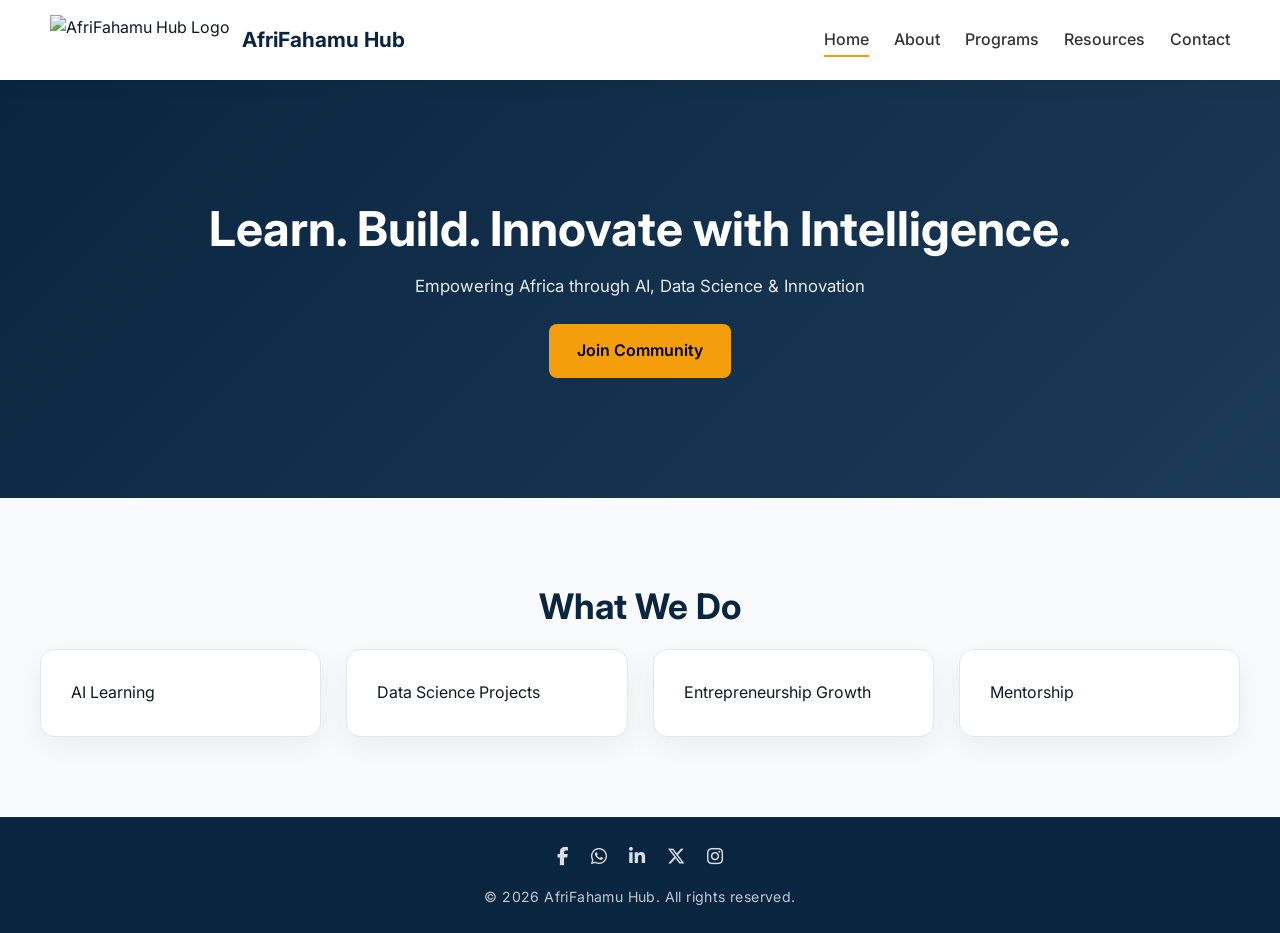
==== index.html @ 01b70561 "initial commit" ====
<!DOCTYPE html>
<html lang="en">
<head>
  <meta charset="UTF-8">
  <meta name="viewport" content="width=device-width, initial-scale=1.0">

  <title>AfriFahamu Hub</title>

  <link rel="stylesheet" href="styles.css">

  <!-- Google Fonts -->
  <link href="https://fonts.googleapis.com/css2?family=Inter:wght@300;500;700&display=swap" rel="stylesheet">

  <!-- Font Awesome Icons -->
  <link rel="stylesheet" href="https://cdnjs.cloudflare.com/ajax/libs/font-awesome/6.5.0/css/all.min.css">
</head>

<body>

<!-- NAVIGATION -->
<nav aria-label="Main navigation">

  <div class="nav-left">
    <img src="logo.png" class="logo-img" alt="AfriFahamu Hub Logo">
    <span class="logo-text">AfriFahamu Hub</span>
  </div>

  <div class="menu-toggle" onclick="toggleMenu()">☰</div>

  <div class="nav-links" id="navLinks">
    <a href="index.html" class="active">Home</a>
    <a href="about.html">About</a>
    <a href="programs.html">Programs</a>
    <a href="resources.html">Resources</a>
    <a href="contact.html">Contact</a>
  </div>

</nav>

<!-- HERO SECTION -->
<section class="hero">

  <h1>Learn. Build. Innovate with Intelligence.</h1>

  <p>Empowering Africa through AI, Data Science & Innovation</p>

  <a class="btn" href="contact.html">Join Community</a>

</section>

<!-- WHAT WE DO -->
<section class="section">

  <h2>What We Do</h2>

  <div class="cards">

    <div class="card">AI Learning</div>
    <div class="card">Data Science Projects</div>
    <div class="card">Entrepreneurship Growth</div>
    <div class="card">Mentorship</div>

  </div>

</section>

<!-- FOOTER -->
<footer>

  <div class="footer-socials">

    <a href="https://www.facebook.com/profile.php?id=61589146266876" target="_blank" rel="noopener noreferrer">
      <i class="fab fa-facebook-f"></i>
    </a>

    <a href="https://whatsapp.com/channel/0029Vb7YSqr0bIdfAIWmAK01" target="_blank" rel="noopener noreferrer">
      <i class="fab fa-whatsapp"></i>
    </a>

    <a href="https://www.linkedin.com/company/kinash-techologies" target="_blank" rel="noopener noreferrer">
      <i class="fab fa-linkedin-in"></i>
    </a>

    <a href="https://x.com/afrifahamuhub" target="_blank" rel="noopener noreferrer">
      <i class="fa-brands fa-x-twitter"></i>
    </a>

    <a href="https://instagram.com/afrifahamuhub" target="_blank" rel="noopener noreferrer">
      <i class="fab fa-instagram"></i>
    </a>

  </div>

  <p class="copyright">
    © 2026 AfriFahamu Hub. All rights reserved.
  </p>

</footer>

<!-- SCRIPT -->
<script src="script.js"></script>

</body>
</html>
---- styles.css ----
:root {
  --primary: #0A2540;
  --accent: #F59E0B;
  --light: #F9FAFB;
  --text: #111827;
  --muted: #6B7280;
  --white: #ffffff;
  --border: #e5e7eb;
  --shadow: 0 10px 30px rgba(0,0,0,0.06);
  --radius: 14px;
  --transition: 0.3s ease;
}

/* =========================
   RESET & GLOBAL
========================= */
* {
  margin: 0;
  padding: 0;
  box-sizing: border-box;
}

html {
  scroll-behavior: smooth;
}

html,
body {
  height: 100%;
}

body {
  min-height: 100vh;
  display: flex;
  flex-direction: column;
  font-family: 'Inter', sans-serif;
  background: var(--light);
  color: var(--text);
  line-height: 1.6;
  overflow-x: hidden;
}

main {
  flex: 1;
}

a,
button,
.card {
  -webkit-tap-highlight-color: transparent;
}

img {
  max-width: 100%;
  display: block;
}

/* =========================
   NAVBAR
========================= */
nav {
  position: sticky;
  top: 0;
  z-index: 1000;

  display: flex;
  justify-content: space-between;
  align-items: center;
  flex-wrap: wrap;

  padding: 15px 50px;

  background: rgba(255,255,255,0.96);
  backdrop-filter: blur(10px);

  box-shadow: 0 4px 20px rgba(0,0,0,0.05);
}

.nav-left {
  display: flex;
  align-items: center;
  gap: 12px;
}

.logo-img {
  height: 50px;
  width: auto;
}

.logo-text {
  font-size: 1.3rem;
  font-weight: 700;
  color: var(--primary);
}

/* NAV LINKS */
.nav-links {
  display: flex;
  align-items: center;
  gap: 25px;
}

.nav-links a {
  position: relative;
  text-decoration: none;
  color: #333;
  font-weight: 500;
  transition: var(--transition);
}

.nav-links a:hover {
  color: var(--accent);
}

.nav-links a::after {
  content: "";
  position: absolute;
  left: 0;
  bottom: -4px;

  width: 0;
  height: 2px;

  background: var(--accent);
  transition: var(--transition);
}

.nav-links a:hover::after,
.nav-links a.active::after {
  width: 100%;
}

/* MOBILE MENU */
.menu-toggle {
  display: none;
  font-size: 28px;
  color: var(--primary);
  cursor: pointer;
}

/* =========================
   HERO SECTION
========================= */
.hero,
.aboutHeroX {
  text-align: center;
  color: var(--white);
  background: linear-gradient(135deg, #0A2540, #1B3A57);
}

.hero {
  padding: 120px 20px;
}

.aboutHeroX {
  padding: 100px 20px 60px;
}

.hero h1,
.aboutHeroX h1 {
  font-size: 3rem;
  line-height: 1.2;
  margin-bottom: 15px;
}

.hero p {
  max-width: 650px;
  margin: auto;
  font-size: 1.05rem;
  opacity: 0.9;
}

/* =========================
   BUTTONS
========================= */
.btn {
  display: inline-block;
  margin-top: 25px;
  padding: 14px 28px;

  background: var(--accent);
  color: #000;

  border-radius: 8px;
  text-decoration: none;
  font-weight: 600;

  transition: var(--transition);
}

.btn:hover {
  transform: translateY(-3px);
}

/* =========================
   GENERAL SECTIONS
========================= */
.section,
.contact-section {
  padding: 80px 20px;
  text-align: center;
}

.section h2 {
  font-size: 2.2rem;
  color: var(--primary);
  margin-bottom: 15px;
}

.section-subtext {
  max-width: 700px;
  margin: 10px auto 40px;
  color: var(--muted);
}

/* =========================
   CARD SYSTEM
========================= */
.cards,
.contact-grid,
.aboutGridX {
  display: grid;
  gap: 25px;
  margin: auto;
}

.cards {
  max-width: 1200px;
  grid-template-columns: repeat(4, 1fr);
}

.contact-grid {
  max-width: 1100px;
  grid-template-columns: repeat(3, 1fr);
}

.aboutGridX {
  max-width: 1000px;
  grid-template-columns: repeat(3, 1fr);
  padding: 0 20px;
  margin-top: 40px;
}

.card,
.contact-card,
.aboutCardX,
.aboutBoxX {
  background: var(--white);
  padding: 30px;
  border-radius: var(--radius);
  border: 1px solid var(--border);
  box-shadow: var(--shadow);
  transition: var(--transition);
}

.card,
.contact-card,
.aboutCardX {
  text-align: left;
}

.aboutBoxX {
  text-align: center;
}

.card:hover,
.aboutBoxX:hover {
  transform: translateY(-8px);
}

/* CARD TEXT */
.card h3,
.contact-card h3 {
  margin-bottom: 15px;
  color: var(--primary);
}

.card p,
.card li,
.contact-card p {
  color: var(--muted);
}

.card ul {
  padding-left: 18px;
}

.card li {
  margin-bottom: 10px;
}

/* =========================
   ABOUT WRAPPER
========================= */
.aboutWrapperX {
  max-width: 900px;
  margin: auto;
  padding: 60px 20px;
  display: grid;
  gap: 25px;
}

/* =========================
   CONTACT LINKS
========================= */
.contact-link {
  display: block;
  margin-top: 12px;

  color: #1a73e8;
  text-decoration: none;

  transition: var(--transition);
}

.contact-link:first-of-type {
  margin-top: 0;
}

.contact-link:hover {
  color: var(--accent);
  transform: translateX(4px);
}

/* =========================
   FOOTER
========================= */
footer {
  margin-top: auto;
  padding: 25px 15px;
  background: var(--primary);
}

.footer-socials {
  display: flex;
  justify-content: center;
  align-items: center;
  gap: 22px;

  margin-bottom: 15px;
}

.footer-socials a {
  color: rgba(255,255,255,0.85);
  font-size: 1.15rem;
  transition: var(--transition);
}

.footer-socials a:hover {
  color: var(--accent);
  transform: translateY(-3px);
}

.copyright {
  text-align: center;
  color: rgba(255,255,255,0.75);
  font-size: 0.88rem;
  letter-spacing: 0.4px;
  line-height: 1.5;
}

/* =========================
   TABLET RESPONSIVE
========================= */
@media (max-width: 992px) {

  nav {
    padding: 15px 30px;
  }

  .cards {
    grid-template-columns: repeat(2, 1fr);
  }

  .contact-grid,
  .aboutGridX {
    grid-template-columns: repeat(2, 1fr);
  }

  .hero h1,
  .aboutHeroX h1 {
    font-size: 2.5rem;
  }
}

/* =========================
   MOBILE RESPONSIVE
========================= */
@media (max-width: 768px) {

  /* NAVBAR */
  nav {
    padding: 15px 20px;
  }

  .menu-toggle {
    display: block;
  }

  .nav-links {
    display: none;
    flex-direction: column;
    width: 100%;

    gap: 12px;
    margin-top: 15px;
    padding-bottom: 10px;
  }

  .nav-links.active {
    display: flex;
  }

  .nav-links a {
    padding: 8px 0;
  }

  .logo-img {
    height: 42px;
  }

  .logo-text {
    font-size: 1.05rem;
  }

  /* HERO */
  .hero,
  .aboutHeroX {
    padding: 90px 20px;
  }

  .hero h1,
  .aboutHeroX h1 {
    font-size: 2rem;
  }

  .hero p {
    font-size: 0.95rem;
  }

  /* BUTTONS */
  .btn {
    width: 100%;
    max-width: 280px;
    text-align: center;
  }

  /* SECTIONS */
  .section,
  .contact-section {
    padding: 60px 18px;
  }

  .section h2 {
    font-size: 1.8rem;
    line-height: 1.3;
  }

  /* GRIDS */
  .cards,
  .contact-grid,
  .aboutGridX {
    grid-template-columns: 1fr;
  }

  /* CARDS */
  .card,
  .contact-card,
  .aboutCardX,
  .aboutBoxX {
    padding: 22px;
  }

  /* TEXT */
  p,
  li {
    font-size: 0.96rem;
  }

  /* FOOTER */
  footer {
    padding: 20px 15px;
  }

  .footer-socials {
    gap: 18px;
  }

  .copyright {
    font-size: 0.82rem;
  }
}
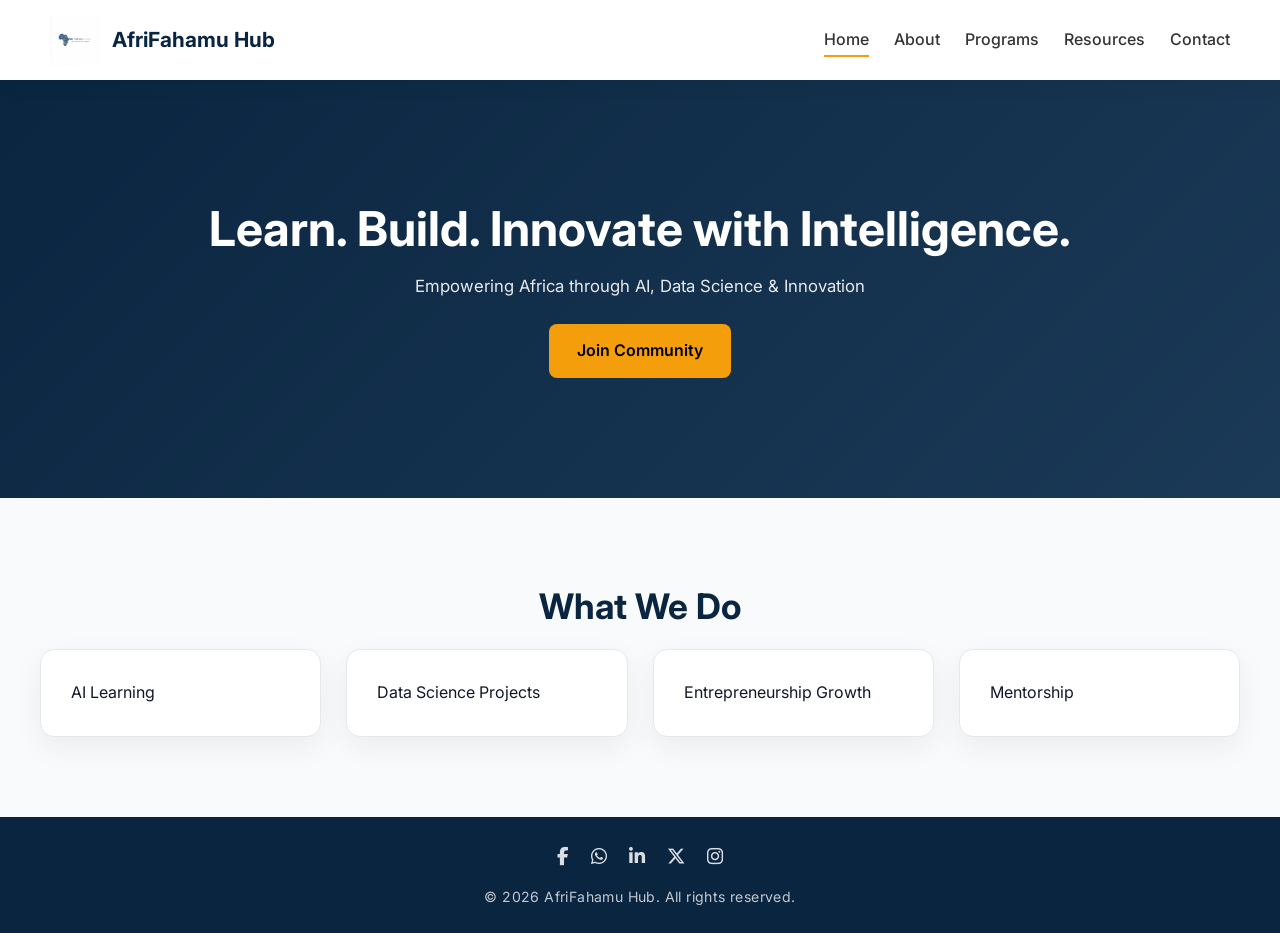
==== commit 9313d80a: "Added Google verification" ====
--- a/index.html
+++ b/index.html
@@ -3,6 +3,7 @@
 <head>
   <meta charset="UTF-8">
   <meta name="viewport" content="width=device-width, initial-scale=1.0">
+  <meta name="google-site-verification" content="Vrmu0Llktc1T7EuFxAecMk5jcWcKW_DTcfGR8MzGrlw" />
 
   <title>AfriFahamu Hub</title>
 
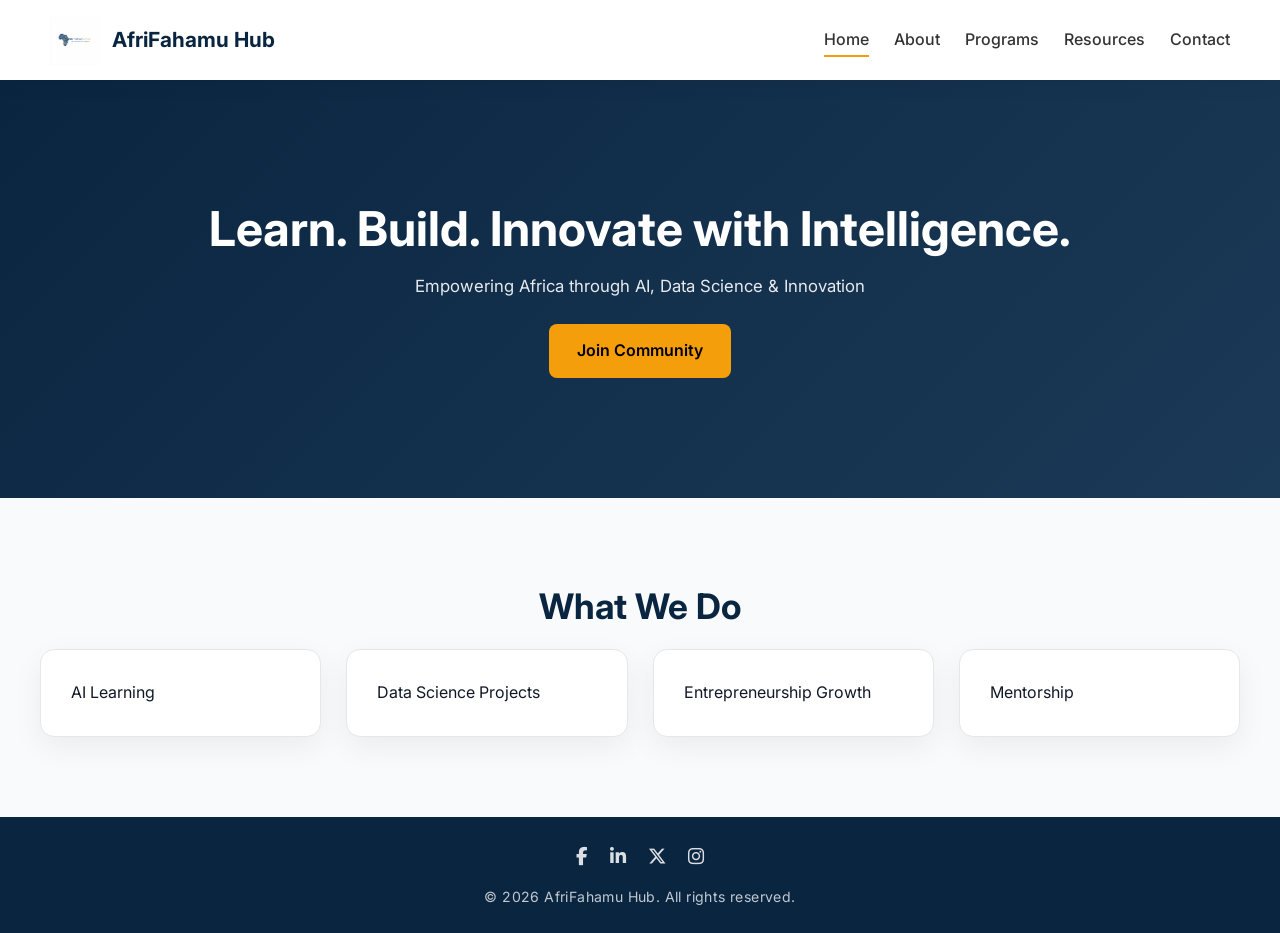
==== commit 219d8001: "SEO improvements only - preserve layout" ====
--- a/index.html
+++ b/index.html
@@ -1,24 +1,74 @@
 <!DOCTYPE html>
 <html lang="en">
+
 <head>
+
   <meta charset="UTF-8">
+
   <meta name="viewport" content="width=device-width, initial-scale=1.0">
-  <meta name="google-site-verification" content="Vrmu0Llktc1T7EuFxAecMk5jcWcKW_DTcfGR8MzGrlw" />
 
-  <title>AfriFahamu Hub</title>
+  <!-- Google verification (UNCHANGED) -->
+  <meta name="google-site-verification"
+    content="Vrmu0Llktc1T7EuFxAecMk5jcWcKW_DTcfGR8MzGrlw" />
 
+  <!-- PRIMARY SEO ONLY -->
+  <title>AfriFahamu Hub | AI, Data Science & Innovation in Africa</title>
+
+  <meta name="description"
+    content="AfriFahamu Hub is an African platform for AI, Data Science, Technology, Innovation, and digital learning. Learn, build, and innovate with intelligence." />
+
+  <meta name="robots" content="index, follow">
+
+  <link rel="canonical" href="https://afrifahamuhub.vercel.app/">
+
+  <!-- OPEN GRAPH -->
+  <meta property="og:title" content="AfriFahamu Hub">
+  <meta property="og:description"
+    content="AI, Data Science & Innovation learning platform in Africa.">
+  <meta property="og:url" content="https://afrifahamuhub.vercel.app/">
+  <meta property="og:type" content="website">
+  <meta property="og:image" content="https://afrifahamuhub.vercel.app/logo.png">
+
+  <!-- TWITTER -->
+  <meta name="twitter:card" content="summary_large_image">
+  <meta name="twitter:title" content="AfriFahamu Hub">
+  <meta name="twitter:description"
+    content="AI, Data Science & Innovation learning platform in Africa.">
+  <meta name="twitter:image" content="https://afrifahamuhub.vercel.app/logo.png">
+
+  <!-- STRUCTURED DATA (SEO ONLY) -->
+  <script type="application/ld+json">
+  {
+    "@context": "https://schema.org",
+    "@type": "Organization",
+    "name": "AfriFahamu Hub",
+    "url": "https://afrifahamuhub.vercel.app",
+    "logo": "https://afrifahamuhub.vercel.app/logo.png",
+    "sameAs": [
+      "https://www.facebook.com/people/AfriFahamu-Hub/61589146266876/",
+      "https://www.linkedin.com/company/kinash-techologies",
+      "https://x.com/afrifahamuhub",
+      "https://www.instagram.com/afrifahamuhub",
+      "https://whatsapp.com/channel/0029Vb7YSqr0bIdfAIWmAK01"
+    ]
+  }
+  </script>
+
+  <!-- ORIGINAL STYLE FILES (DO NOT TOUCH - preserves fonts) -->
   <link rel="stylesheet" href="styles.css">
 
-  <!-- Google Fonts -->
+  <!-- GOOGLE FONTS (UNCHANGED) -->
   <link href="https://fonts.googleapis.com/css2?family=Inter:wght@300;500;700&display=swap" rel="stylesheet">
 
-  <!-- Font Awesome Icons -->
-  <link rel="stylesheet" href="https://cdnjs.cloudflare.com/ajax/libs/font-awesome/6.5.0/css/all.min.css">
+  <!-- ICONS (UNCHANGED) -->
+  <link rel="stylesheet"
+    href="https://cdnjs.cloudflare.com/ajax/libs/font-awesome/6.5.0/css/all.min.css">
+
 </head>
 
 <body>
 
-<!-- NAVIGATION -->
+<!-- NAVIGATION (UNCHANGED = preserves font size & layout) -->
 <nav aria-label="Main navigation">
 
   <div class="nav-left">
@@ -38,7 +88,7 @@
 
 </nav>
 
-<!-- HERO SECTION -->
+<!-- HERO (UNCHANGED - preserves font sizes exactly) -->
 <section class="hero">
 
   <h1>Learn. Build. Innovate with Intelligence.</h1>
@@ -49,7 +99,7 @@
 
 </section>
 
-<!-- WHAT WE DO -->
+<!-- WHAT WE DO (UNCHANGED) -->
 <section class="section">
 
   <h2>What We Do</h2>
@@ -65,28 +115,28 @@
 
 </section>
 
-<!-- FOOTER -->
+<!-- FOOTER (UNCHANGED) -->
 <footer>
 
   <div class="footer-socials">
 
-    <a href="https://www.facebook.com/profile.php?id=61589146266876" target="_blank" rel="noopener noreferrer">
+    <a href="https://www.facebook.com/people/AfriFahamu-Hub/61589146266876/"
+      target="_blank" rel="noopener noreferrer">
       <i class="fab fa-facebook-f"></i>
     </a>
 
-    <a href="https://whatsapp.com/channel/0029Vb7YSqr0bIdfAIWmAK01" target="_blank" rel="noopener noreferrer">
-      <i class="fab fa-whatsapp"></i>
-    </a>
-
-    <a href="https://www.linkedin.com/company/kinash-techologies" target="_blank" rel="noopener noreferrer">
+    <a href="https://www.linkedin.com/company/kinash-techologies"
+      target="_blank" rel="noopener noreferrer">
       <i class="fab fa-linkedin-in"></i>
     </a>
 
-    <a href="https://x.com/afrifahamuhub" target="_blank" rel="noopener noreferrer">
+    <a href="https://x.com/afrifahamuhub"
+      target="_blank" rel="noopener noreferrer">
       <i class="fa-brands fa-x-twitter"></i>
     </a>
 
-    <a href="https://instagram.com/afrifahamuhub" target="_blank" rel="noopener noreferrer">
+    <a href="https://www.instagram.com/afrifahamuhub"
+      target="_blank" rel="noopener noreferrer">
       <i class="fab fa-instagram"></i>
     </a>
 
@@ -98,7 +148,7 @@
 
 </footer>
 
-<!-- SCRIPT -->
+<!-- SCRIPT (UNCHANGED) -->
 <script src="script.js"></script>
 
 </body>
